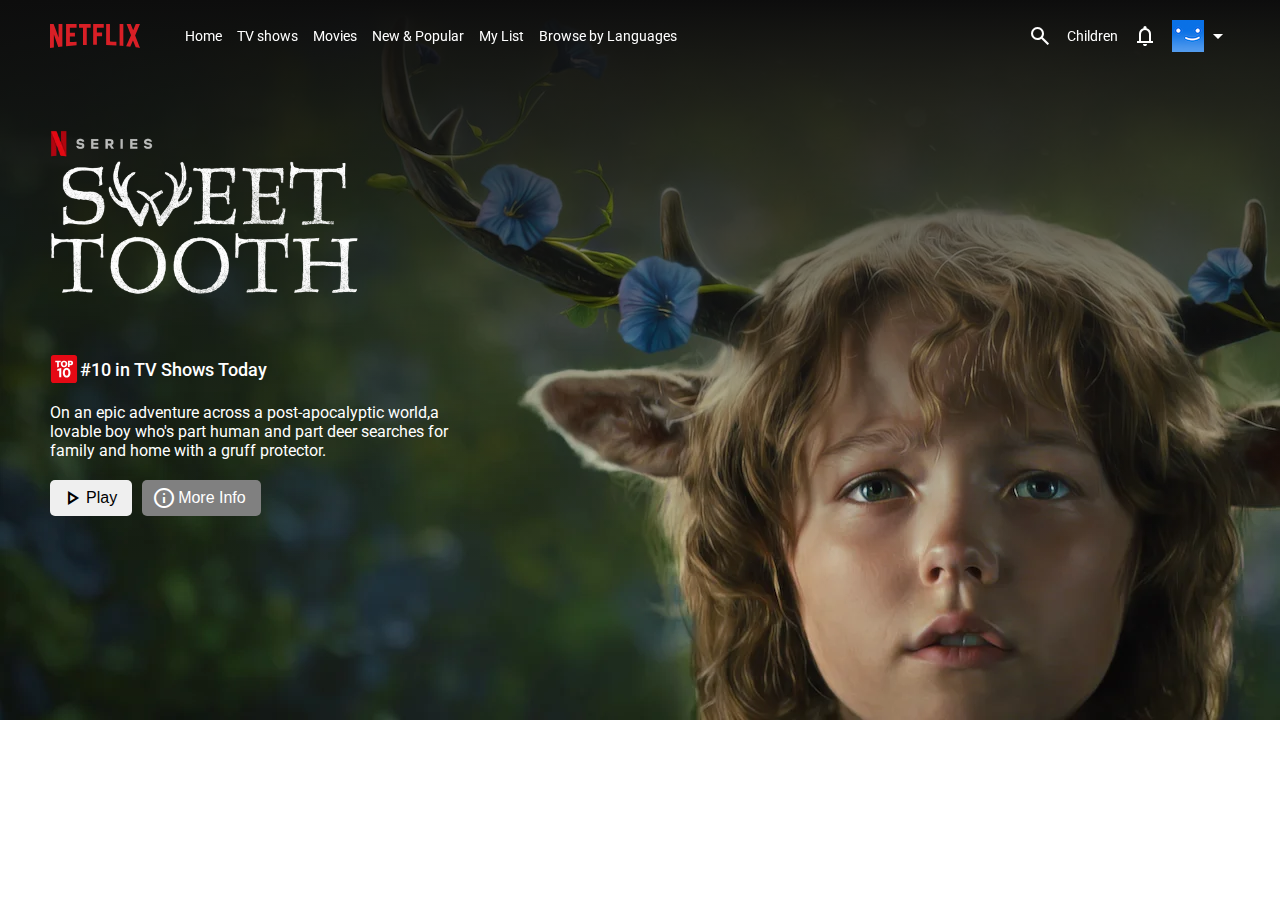
==== index.html @ 47a6ad45 "init commit" ====
<!DOCTYPE html>
<html lang="en">
<head>
    <meta charset="UTF-8">
    <meta http-equiv="X-UA-Compatible" content="IE=edge">
    <meta name="viewport" content="width=device-width, initial-scale=1.0">
    <link rel="stylesheet" href="./style.css">
    <link rel="preconnect" href="https://fonts.googleapis.com">
    <link rel="preconnect" href="https://fonts.gstatic.com" crossorigin>
    <link href="https://fonts.googleapis.com/css2?family=Poppins:ital,wght@0,100;0,700;1,400;1,700&family=Roboto:wght@100;300;400;700&display=swap" rel="stylesheet">
    <link rel="stylesheet" href="https://fonts.googleapis.com/css2?family=Material+Symbols+Outlined:opsz,wght,FILL,GRAD@20..48,100..700,0..1,-50..200" />
    <title>Netflix</title>
</head>
<body>
    <header class="header">
        <div class="h-left flex">
            <img src="./assets/Netflix-logo-red-black-svg.svg" alt="logo" class="logo">
            <p>Home</p>
            <p>TV shows</p>
            <p>Movies</p>
            <p>New & Popular</p>
            <p>My List</p>
            <p>Browse by Languages</p>
        </div>
        <div class="h-right flex">
            <span class="material-symbols-outlined">search</span>
            <p>Children</p>
            <span class="material-symbols-outlined">notifications</span>
            <div class="flex gap0">
                <img src="./assets/pro.png" alt="pro">
                <span class="material-symbols-outlined">arrow_drop_down</span>
            </div>
        </div>
    </header>
    <div class="background">
        <div class="sub-header">
            <img src="./assets/AAAABdKGesHcsdGOjDuaV5N-N3ulMovloc8HlilebnqCCHZaUyDJwlACiqTV_4agt61yi1QSE3lPs4NZtJ7oWVhD0HI1OfKhCERYNg-8Uz42sy_n8yL1Zr4lDNHyEDyJnZFTGZbSsl_xec38Kv8OWRQi3ofjoXc3998hvakQFvD3fKHImDiEbzOFXg (1).webp" alt="img" class="sub-img">
            <div class="top-rated flex gap0">
                <svg viewBox="0 0 28 30" class="svg-icon svg-icon-top-10-badge top"><rect x="0" width="28" height="30" rx="3" fill="#e50914"></rect><path d="M16.8211527,22.1690594 C17.4133103,22.1690594 17.8777709,21.8857503 18.2145345,21.3197261 C18.5512982,20.7531079 18.719977,19.9572291 18.719977,18.9309018 C18.719977,17.9045745 18.5512982,17.1081018 18.2145345,16.5414836 C17.8777709,15.9754594 17.4133103,15.6921503 16.8211527,15.6921503 C16.2289952,15.6921503 15.7645345,15.9754594 15.427177,16.5414836 C15.0904133,17.1081018 14.9223285,17.9045745 14.9223285,18.9309018 C14.9223285,19.9572291 15.0904133,20.7531079 15.427177,21.3197261 C15.7645345,21.8857503 16.2289952,22.1690594 16.8211527,22.1690594 M16.8211527,24.0708533 C15.9872618,24.0708533 15.2579042,23.8605988 14.6324861,23.4406836 C14.0076618,23.0207685 13.5247891,22.4262352 13.1856497,21.6564897 C12.8465103,20.8867442 12.6766436,19.9786109 12.6766436,18.9309018 C12.6766436,17.8921018 12.8465103,16.9857503 13.1856497,16.2118473 C13.5247891,15.4379442 14.0076618,14.8410352 14.6324861,14.4205261 C15.2579042,14.0006109 15.9872618,13.7903564 16.8211527,13.7903564 C17.6544497,13.7903564 18.3844012,14.0006109 19.0098194,14.4205261 C19.6352376,14.8410352 20.1169224,15.4379442 20.4566558,16.2118473 C20.7952012,16.9857503 20.9656618,17.8921018 20.9656618,18.9309018 C20.9656618,19.9786109 20.7952012,20.8867442 20.4566558,21.6564897 C20.1169224,22.4262352 19.6352376,23.0207685 19.0098194,23.4406836 C18.3844012,23.8605988 17.6544497,24.0708533 16.8211527,24.0708533" fill="#FFFFFF"></path><polygon fill="#FFFFFF" points="8.86676 23.9094206 8.86676 16.6651418 6.88122061 17.1783055 6.88122061 14.9266812 11.0750267 13.8558085 11.0750267 23.9094206"></polygon><path d="M20.0388194,9.42258545 L20.8085648,9.42258545 C21.1886861,9.42258545 21.4642739,9.34834303 21.6353285,9.19926424 C21.806383,9.05077939 21.8919103,8.83993091 21.8919103,8.56731273 C21.8919103,8.30122788 21.806383,8.09572485 21.6353285,7.94961576 C21.4642739,7.80410061 21.1886861,7.73104606 20.8085648,7.73104606 L20.0388194,7.73104606 L20.0388194,9.42258545 Z M18.2332436,12.8341733 L18.2332436,6.22006424 L21.0936558,6.22006424 C21.6323588,6.22006424 22.0974133,6.31806424 22.4906012,6.51465818 C22.8831952,6.71125212 23.1872921,6.98684 23.4028921,7.34142182 C23.6178982,7.69659758 23.7259952,8.10522788 23.7259952,8.56731273 C23.7259952,9.04246424 23.6178982,9.45762788 23.4028921,9.8122097 C23.1872921,10.1667915 22.8831952,10.4429733 22.4906012,10.6389733 C22.0974133,10.8355673 21.6323588,10.9335673 21.0936558,10.9335673 L20.0388194,10.9335673 L20.0388194,12.8341733 L18.2332436,12.8341733 Z" fill="#FFFFFF"></path><path d="M14.0706788,11.3992752 C14.3937818,11.3992752 14.6770909,11.322063 14.9212,11.1664509 C15.1653091,11.0114327 15.3553697,10.792863 15.4913818,10.5107418 C15.6279879,10.2286206 15.695697,9.90136 15.695697,9.52717818 C15.695697,9.1535903 15.6279879,8.82573576 15.4913818,8.54361455 C15.3553697,8.26149333 15.1653091,8.04351758 14.9212,7.88790545 C14.6770909,7.73288727 14.3937818,7.65508121 14.0706788,7.65508121 C13.7475758,7.65508121 13.4642667,7.73288727 13.2201576,7.88790545 C12.9760485,8.04351758 12.7859879,8.26149333 12.6499758,8.54361455 C12.5139636,8.82573576 12.4456606,9.1535903 12.4456606,9.52717818 C12.4456606,9.90136 12.5139636,10.2286206 12.6499758,10.5107418 C12.7859879,10.792863 12.9760485,11.0114327 13.2201576,11.1664509 C13.4642667,11.322063 13.7475758,11.3992752 14.0706788,11.3992752 M14.0706788,12.9957842 C13.5634545,12.9957842 13.0995879,12.9090691 12.6784848,12.7344509 C12.2573818,12.5604267 11.8915152,12.3163176 11.5808848,12.0027176 C11.2708485,11.6891176 11.0314909,11.322063 10.8634061,10.9003661 C10.6953212,10.479263 10.6115758,10.0213358 10.6115758,9.52717818 C10.6115758,9.03302061 10.6953212,8.57568727 10.8634061,8.1539903 C11.0314909,7.73288727 11.2708485,7.36523879 11.5808848,7.05163879 C11.8915152,6.73803879 12.2573818,6.49452364 12.6784848,6.31990545 C13.0995879,6.14588121 13.5634545,6.05857212 14.0706788,6.05857212 C14.577903,6.05857212 15.0417697,6.14588121 15.4628727,6.31990545 C15.8839758,6.49452364 16.2498424,6.73803879 16.5604727,7.05163879 C16.871103,7.36523879 17.1098667,7.73288727 17.2779515,8.1539903 C17.4460364,8.57568727 17.5297818,9.03302061 17.5297818,9.52717818 C17.5297818,10.0213358 17.4460364,10.479263 17.2779515,10.9003661 C17.1098667,11.322063 16.871103,11.6891176 16.5604727,12.0027176 C16.2498424,12.3163176 15.8839758,12.5604267 15.4628727,12.7344509 C15.0417697,12.9090691 14.577903,12.9957842 14.0706788,12.9957842" fill="#FFFFFF"></path><polygon fill="#FFFFFF" points="8.4639503 12.8342327 6.65837455 13.2666206 6.65837455 7.77862061 4.65323515 7.77862061 4.65323515 6.22012364 10.4690897 6.22012364 10.4690897 7.77862061 8.4639503 7.77862061"></polygon></svg>
                <p>#10 in TV Shows Today</p>
            </div>
            <div class="movie-description">
                <p>On an epic adventure across a post-apocalyptic world,a lovable boy who's part human and part deer searches for family and home with a gruff protector.</p>
            </div>
            <div class="buttons flex">
                <button class="flex gap0"><span class="material-symbols-outlined">play_arrow</span>Play</button>
                <button class="flex gap0 more-info"><span class="material-symbols-outlined">info</span>More Info</button>
            </div>
        
        </div>
    </div>

</body>
</html>
---- style.css ----
*{
    margin: 0;
    padding: 0;
    box-sizing: border-box;
}
:root {
    --bg-color: #000000;
    --color: #ffffff;
    --main-spacing: 50px;
}
body {
    background-color: var(--bg-color);
    color: var(--color);
    font-family: 'Roboto';
    background: url('./assets/AAAABbmDqmALVxFERO3HsNXBfM2_e05IqxfclPLbCmEVBqmkAtZarOkXzn5Hk-55rBTBZXhNxiVaPODldXP2p4pAHDHM5bpg3ZSd_W3K.webp');
    background-repeat: no-repeat; 
    background-size: cover;  ;
}
.background {
    /* background-image: linear-gradient(0deg,rgba(200, 191, 191, 0.86),rgba(179, 174, 174, 0.856),url('./assets/AAAABbmDqmALVxFERO3HsNXBfM2_e05IqxfclPLbCmEVBqmkAtZarOkXzn5Hk-55rBTBZXhNxiVaPODldXP2p4pAHDHM5bpg3ZSd_W3K.webp')); */
    background: linear-gradient(to bottom,
              rgb(13, 13, 13),
              transparent);
    padding: var(--main-spacing);
}
.header {
    display: flex;
    align-items: center;
    justify-content: space-between;
    font-size: 14px;
    font-weight: 400;
    position: fixed;
    top: 0;
    left: 0;
    right: 0;
    padding: 20px var(--main-spacing);
    z-index: 10;
}
.logo {
    width: 90px;
    margin-right: 30px;
}
.flex {
    display: flex;
    align-items: center;
    gap: 15px;
}
.gap0 {
    gap: 2px;
}
.top {
    height: 28px;
    width: 28px;
}
.sub-header {
    display: flex;
    flex-direction: column;
    gap: 20px;
    width: 35%;
    margin-top: 30px;

}
.sub-img {
    margin-top: 50px;  
    margin-bottom: 40px;
}
.top-rated p{
    font-weight: 500;
    font-size: 18px;
}
.buttons {
    gap: 10px;
}
.buttons button {
    padding: 6px;
    padding-left: 10px;
    padding-right: 15px;
    border-radius: 5px;
    border: none;
    outline: none;
    font-size: 16px;
    font-weight: 500;
}
.buttons .more-info {
    background: grey;
    color:var(--color);
}
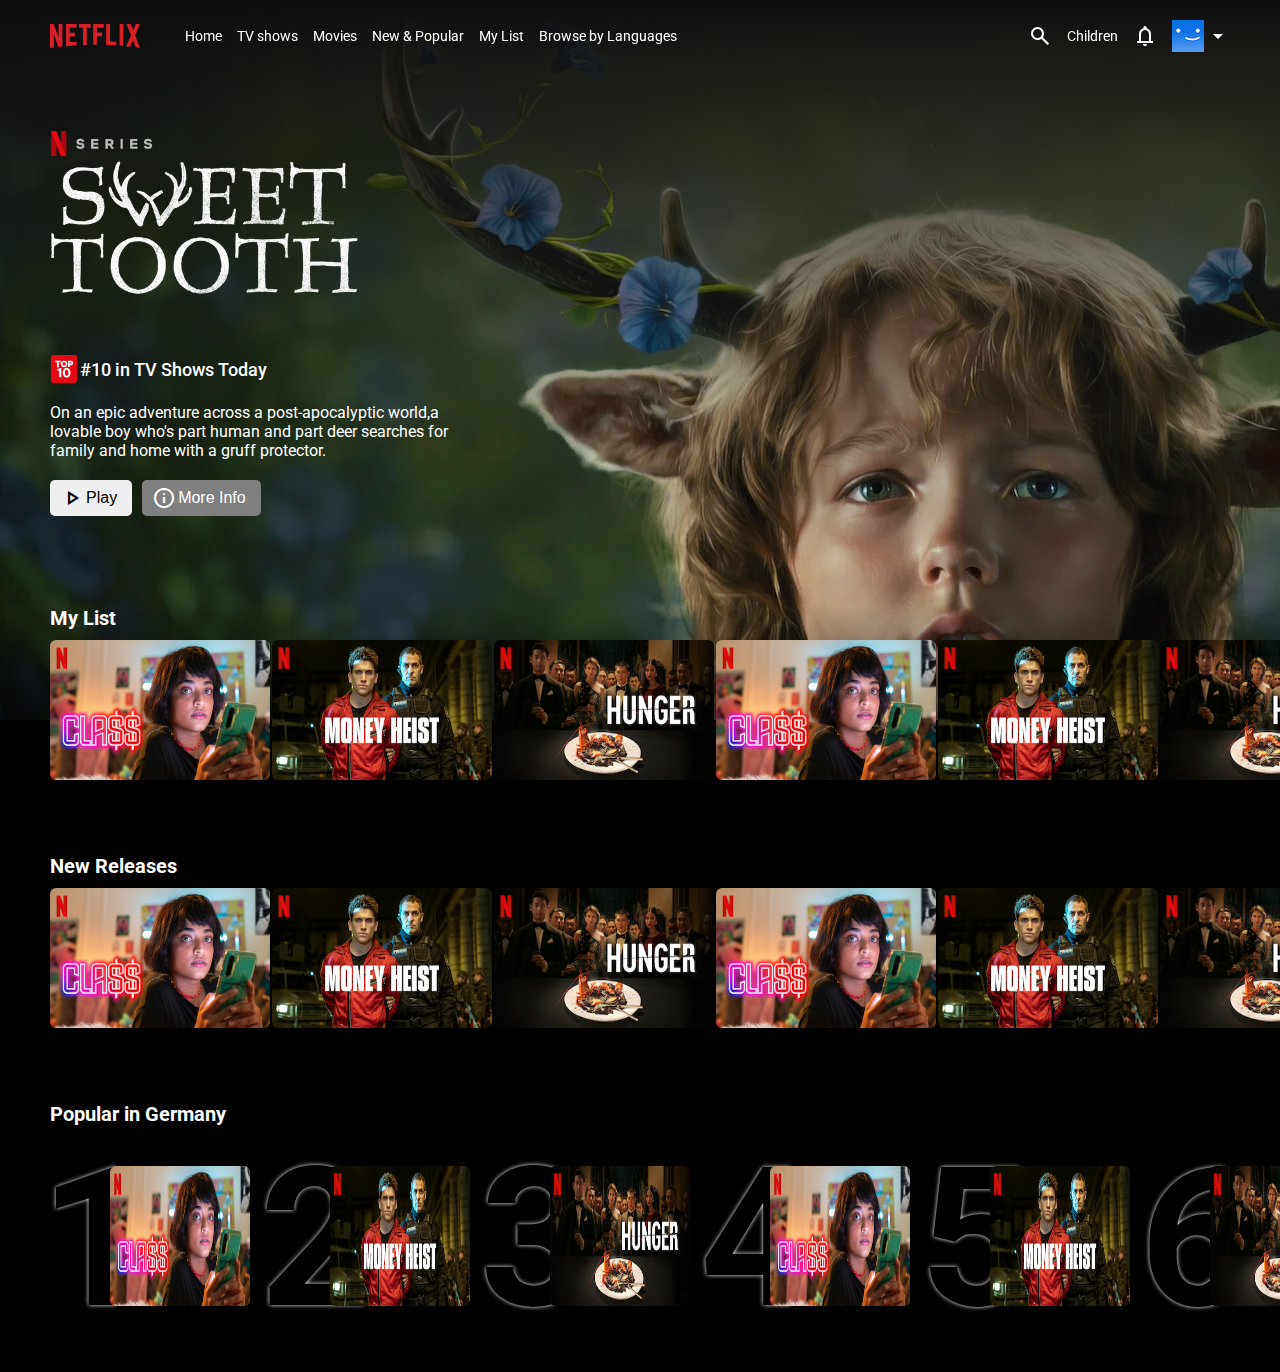
==== commit 3cf222c5: "fixes" ====
--- a/index.html
+++ b/index.html
@@ -50,5 +50,151 @@
         </div>
     </div>
 
+    <section class="my-list">
+        <div class="section-heading">My List</div>
+        <div class="card-list flex gap0">
+            <button class="arrow right-arrow">
+                <img src="./assets/arrow.svg" alt=">">
+            </button>
+            <div class="card">
+                <img src="./assets/list1.jpeg" alt="img1" class="image1">
+            </div>
+            <div class="card">
+                <img src="./assets/list2.jpeg" alt="img1" class="image1">
+            </div>
+            <div class="card">
+                <img src="./assets/list3.jpeg" alt="img1" class="image1">
+            </div>
+            <div class="card">
+                <img src="./assets/list1.jpeg" alt="img1" class="image1">
+            </div>
+            <div class="card">
+                <img src="./assets/list2.jpeg" alt="img1" class="image1">
+            </div>
+            <div class="card">
+                <img src="./assets/list3.jpeg" alt="img1" class="image1">
+            </div>
+            <div class="card">
+                <img src="./assets/list1.jpeg" alt="img1" class="image1">
+            </div>
+            <div class="card">
+                <img src="./assets/list2.jpeg" alt="img1" class="image1">
+            </div>
+            <div class="card">
+                <img src="./assets/list3.jpeg" alt="img1" class="image1">
+            </div>
+            <div class="card">
+                <img src="./assets/list1.jpeg" alt="img1" class="image1">
+            </div>
+            <div class="card">
+                <img src="./assets/list2.jpeg" alt="img1" class="image1">
+            </div>
+            <div class="card">
+                <img src="./assets/list3.jpeg" alt="img1" class="image1">
+            </div>
+        </div>
+    </section>
+
+    <section class="other-list">
+        <div class="section-heading">New Releases</div>
+        <div class="card-list flex gap0">
+            <button class="arrow right-arrow">
+                <img src="./assets/arrow.svg" alt=">">
+            </button>
+            <div class="card">
+                <img src="./assets/list1.jpeg" alt="img1" class="image1">
+            </div>
+            <div class="card">
+                <img src="./assets/list2.jpeg" alt="img1" class="image1">
+            </div>
+            <div class="card">
+                <img src="./assets/list3.jpeg" alt="img1" class="image1">
+            </div>
+            <div class="card">
+                <img src="./assets/list1.jpeg" alt="img1" class="image1">
+            </div>
+            <div class="card">
+                <img src="./assets/list2.jpeg" alt="img1" class="image1">
+            </div>
+            <div class="card">
+                <img src="./assets/list3.jpeg" alt="img1" class="image1">
+            </div>
+            <div class="card">
+                <img src="./assets/list1.jpeg" alt="img1" class="image1">
+            </div>
+            <div class="card">
+                <img src="./assets/list2.jpeg" alt="img1" class="image1">
+            </div>
+            <div class="card">
+                <img src="./assets/list3.jpeg" alt="img1" class="image1">
+            </div>
+            <div class="card">
+                <img src="./assets/list1.jpeg" alt="img1" class="image1">
+            </div>
+            <div class="card">
+                <img src="./assets/list2.jpeg" alt="img1" class="image1">
+            </div>
+            <div class="card">
+                <img src="./assets/list3.jpeg" alt="img1" class="image1">
+            </div>
+        </div>
+    </section>
+
+    <section class="other-list">
+        <div class="section-heading">Popular in Germany</div>
+        <div class="card-list flex gap-popular">
+            <button class="arrow right-arrow">
+                <img src="./assets/arrow.svg" alt=">">
+            </button>
+            <div class="card popular">
+                <p class="trending-num">1</p>
+                <img src="./assets/list1.jpeg" alt="img1" class="image1">
+            </div>
+            <div class="card popular">
+                <p class="trending-num">2</p>
+                <img src="./assets/list2.jpeg" alt="img1" class="image1">
+            </div>
+            <div class="card popular">
+                <p class="trending-num">3</p>
+                <img src="./assets/list3.jpeg" alt="img1" class="image1">
+            </div>
+            <div class="card popular">
+                <p class="trending-num">4</p>
+                <img src="./assets/list1.jpeg" alt="img1" class="image1">
+            </div>
+            <div class="card popular">
+                <p class="trending-num">5</p>
+                <img src="./assets/list2.jpeg" alt="img1" class="image1">
+            </div>
+            <div class="card popular">
+                <p class="trending-num">6</p>
+                <img src="./assets/list3.jpeg" alt="img1" class="image1">
+            </div>
+            <div class="card popular">
+                <p class="trending-num">7</p>
+                <img src="./assets/list1.jpeg" alt="img1" class="image1">
+            </div>
+            <div class="card popular">
+                <p class="trending-num">8</p>
+                <img src="./assets/list2.jpeg" alt="img1" class="image1">
+            </div>
+            <div class="card popular">
+                <p class="trending-num">9</p>
+                <img src="./assets/list3.jpeg" alt="img1" class="image1">
+            </div>
+            <div class="card popular">
+                <p class="trending-num">10</p>
+                <img src="./assets/list1.jpeg" alt="img1" class="image1">
+            </div>
+            <div class="card popular">
+                <p class="trending-num">11</p>
+                <img src="./assets/list2.jpeg" alt="img1" class="image1">
+            </div>
+            <div class="card popular">
+                <p class="trending-num">12</p>
+                <img src="./assets/list3.jpeg" alt="img1" class="image1">
+            </div>
+        </div>
+    </section>
 </body>
 </html>--- a/style.css
+++ b/style.css
@@ -9,12 +9,12 @@
     --main-spacing: 50px;
 }
 body {
-    background-color: var(--bg-color);
+    background: var(--bg-color);
     color: var(--color);
     font-family: 'Roboto';
-    background: url('./assets/AAAABbmDqmALVxFERO3HsNXBfM2_e05IqxfclPLbCmEVBqmkAtZarOkXzn5Hk-55rBTBZXhNxiVaPODldXP2p4pAHDHM5bpg3ZSd_W3K.webp');
+    background-image: url('./assets/AAAABbmDqmALVxFERO3HsNXBfM2_e05IqxfclPLbCmEVBqmkAtZarOkXzn5Hk-55rBTBZXhNxiVaPODldXP2p4pAHDHM5bpg3ZSd_W3K.webp');
     background-repeat: no-repeat; 
-    background-size: cover;  ;
+    background-size: 100%;
 }
 .background {
     /* background-image: linear-gradient(0deg,rgba(200, 191, 191, 0.86),rgba(179, 174, 174, 0.856),url('./assets/AAAABbmDqmALVxFERO3HsNXBfM2_e05IqxfclPLbCmEVBqmkAtZarOkXzn5Hk-55rBTBZXhNxiVaPODldXP2p4pAHDHM5bpg3ZSd_W3K.webp')); */
@@ -84,4 +84,73 @@
 .buttons .more-info {
     background: grey;
     color:var(--color);
+}
+.my-list {
+    margin-top: 40px;
+    background: linear-gradient(transparent,#000000);
+    padding-left: var(--main-spacing);
+    max-width: 100vw;
+    overflow: hidden;
+}
+.other-list {
+    margin-top: 40px;
+    background: #000000;
+    padding-left: var(--main-spacing);
+    max-width: 100vw;
+    overflow: hidden;
+}
+.section-heading {
+    font-size: 20px;
+    font-weight: bold;
+    margin-bottom: 10px;
+}
+.card-list {
+    margin-bottom: 30px;
+    position: relative;
+}
+section img {
+    height: 140px;
+    width: 220px ;
+    border-radius: 6px;
+}
+
+.popular {
+    position: relative;
+}
+.popular img {
+    position: absolute;
+    right: 0;
+    top: 30px;
+    width: 140px;
+}
+.popular .trending-num {
+    width: 200px;
+    font-size: 11rem;
+    color: #000000;
+    text-shadow: 0 0 4px #ffffff;
+    font-weight: bold;
+    transform: scale(1.1);
+}
+.gap-popular {
+    gap: 20px;
+}
+
+.arrow {
+    position: absolute;
+    border: none;
+    outline: none;
+    background: rgba(0, 0, 0, 0.3);
+    height: 100%;
+    opacity: 0;
+    transition: opacity 0.2s linear;
+}
+.arrow img {
+    width: 50px;
+}
+.arrow.right-arrow {
+    right: 0;
+}
+
+.card-list:hover .arrow {
+    opacity: 1;
 }